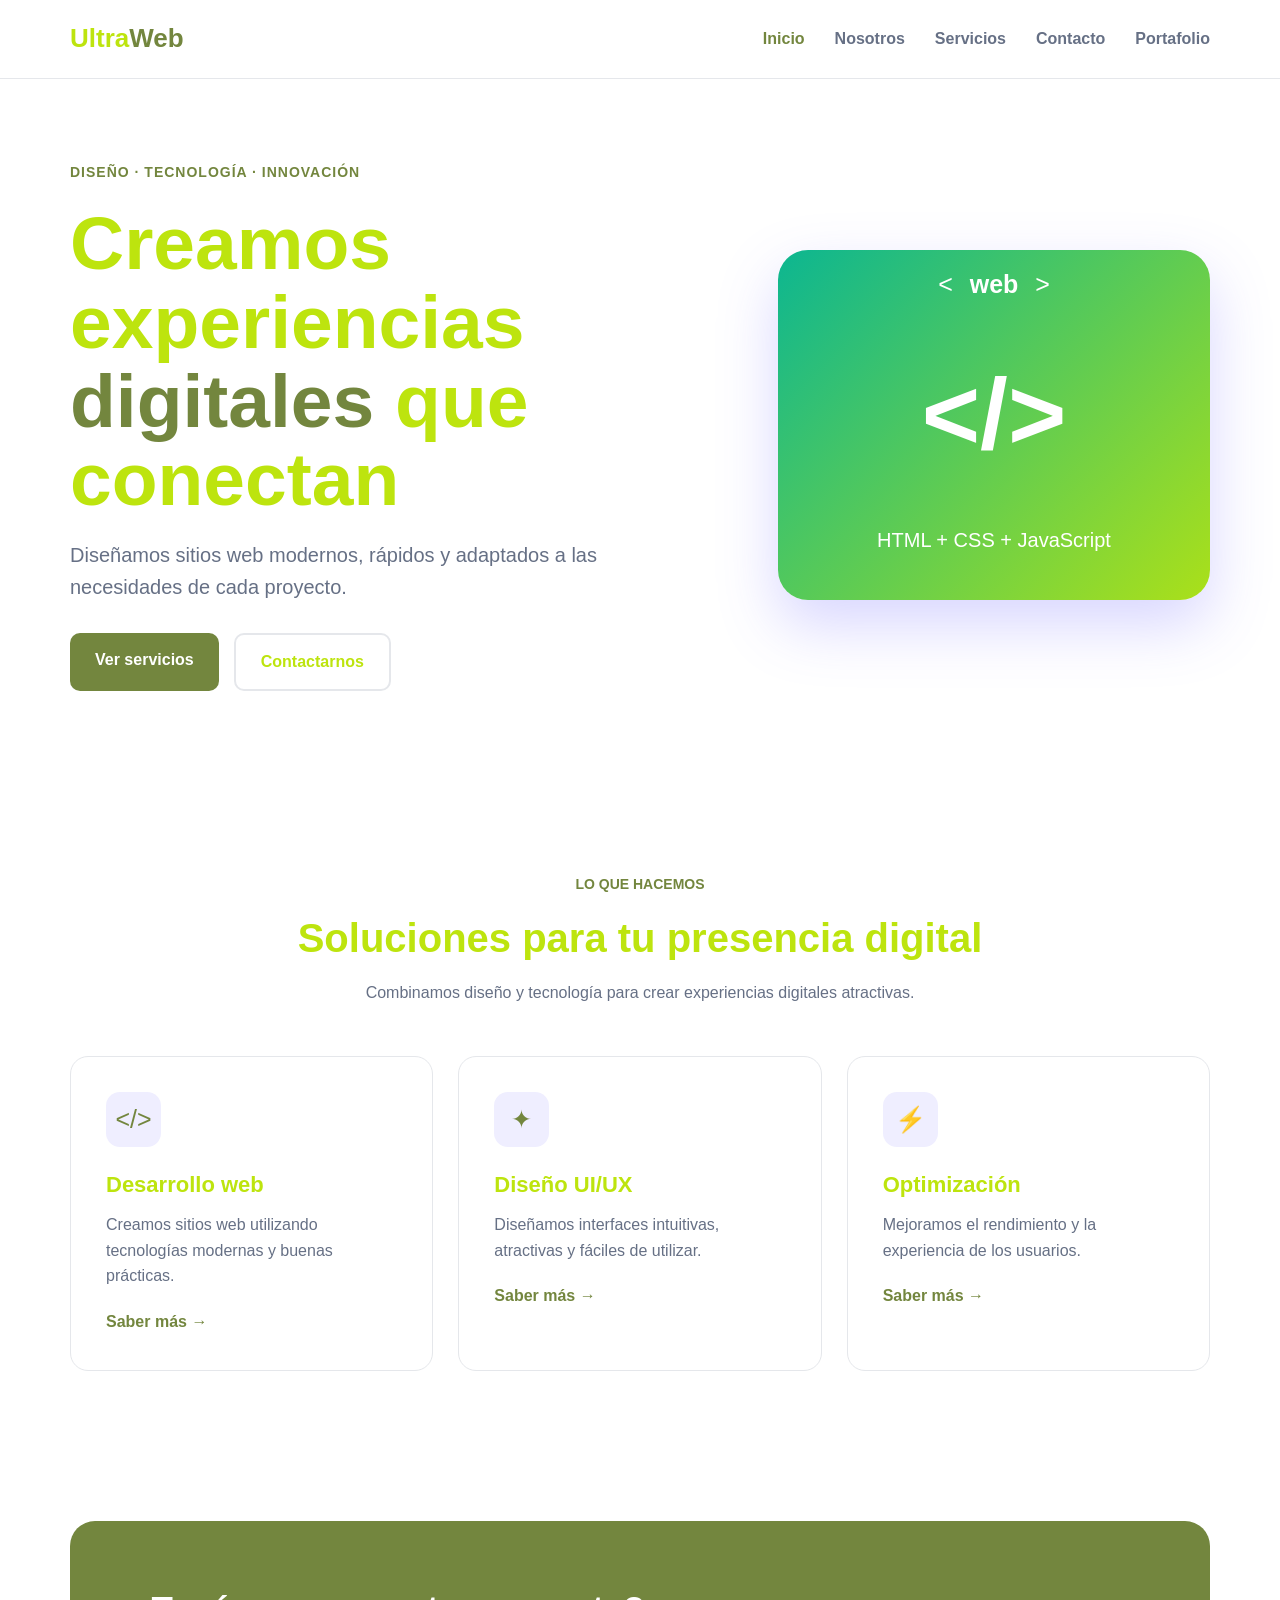
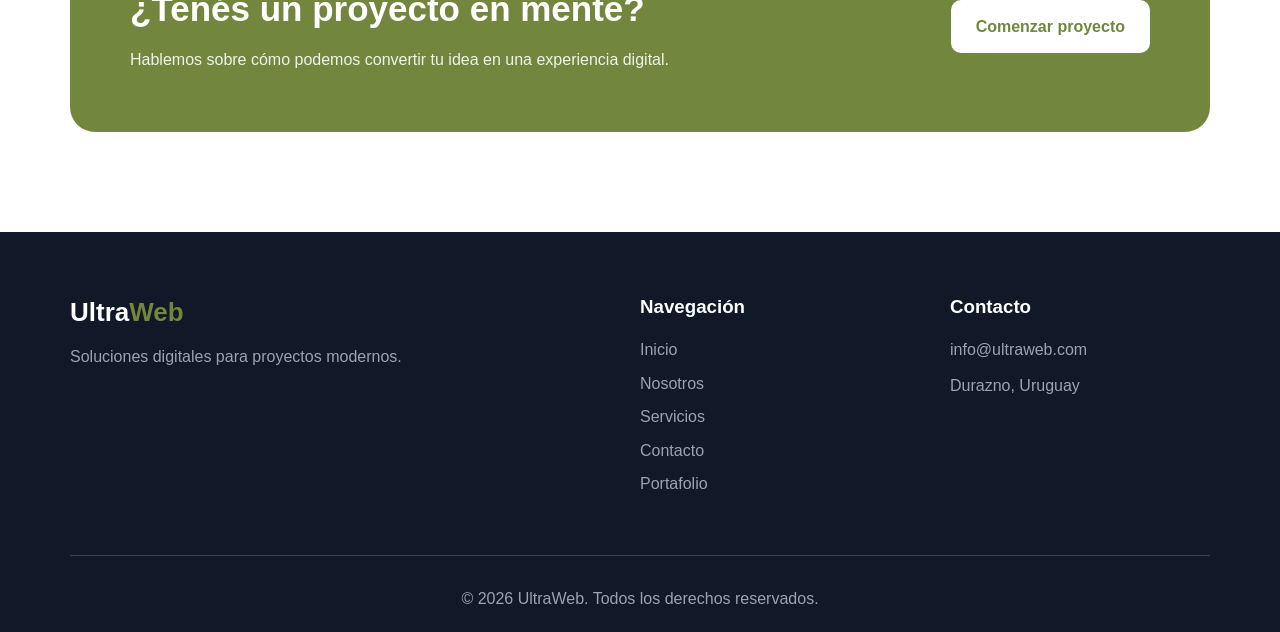
==== index.html @ 7c4c5fd9 "cambio en el nombre de la pagina y agrego pagina portafolio" ====
<!DOCTYPE html>
<html>
<html lang="es">

<head>
    <meta charset="UTF-8">
    <meta name="viewport" content="width=device-width, initial-scale=1.0">

    <meta name="description"
          content="Sitio web de UltraWeb - Diseño y desarrollo web">

    <title> UltraWeb | Inicio</title>

<link rel="icon" type="image/png" href="assets/favicon.png">

    <link rel="stylesheet" href="css/styles.css">
</head>

<body>

    <!-- ================= HEADER ================= -->

    <header class="header">

        <nav class="navbar">

            <a href="index.html" class="logo">
                Ultra<span>Web</span>
            </a>

            <button class="menu-btn" id="menuBtn">
                ☰
            </button>

            <ul class="menu" id="menu">

                <li>
                    <a href="index.html" class="activo">
                        Inicio
                    </a>
                </li>

                <li>
                    <a href="nosotros.html">
                        Nosotros
                    </a>
                </li>

                <li>
                    <a href="servicios.html">
                        Servicios
                    </a>
                </li>

                <li>
                    <a href="contacto.html">
                        Contacto
                    </a>
                </li>

                <li>
                    <a href="portafolio.html">
                        Portafolio
                    </a>
                </li>

            </ul>

        </nav>

    </header>


    <!-- ================= HERO ================= -->

    <main>

        <section class="hero">

            <div class="hero-contenido">

                <span class="etiqueta">
                    DISEÑO · TECNOLOGÍA · INNOVACIÓN
                </span>

                <h1>
                    Creamos experiencias
                    <span>digitales</span>
                    que conectan
                </h1>

                <p>
                    Diseñamos sitios web modernos, rápidos y adaptados
                    a las necesidades de cada proyecto.
                </p>

                <div class="hero-botones">

                    <a href="servicios.html" class="btn btn-principal">
                        Ver servicios
                    </a>

                    <a href="contacto.html" class="btn btn-secundario">
                        Contactarnos
                    </a>

                </div>

            </div>

            <div class="hero-card">

                <div class="codigo">
                    <span>&lt;</span>
                    <strong>web</strong>
                    <span>&gt;</span>
                </div>

                <div class="hero-icon">
                    &lt;/&gt;
                </div>

                <p>
                    HTML + CSS + JavaScript
                </p>

            </div>

        </section>


        <!-- ================= SERVICIOS DESTACADOS ================= -->

        <section class="seccion">

            <div class="titulo-seccion">

                <span>LO QUE HACEMOS</span>

                <h2>
                    Soluciones para tu presencia digital
                </h2>

                <p>
                    Combinamos diseño y tecnología para crear
                    experiencias digitales atractivas.
                </p>

            </div>


            <div class="tarjetas">

                <article class="tarjeta">

                    <div class="icono">
                        &lt;/&gt;
                    </div>

                    <h3>
                        Desarrollo web
                    </h3>

                    <p>
                        Creamos sitios web utilizando tecnologías
                        modernas y buenas prácticas.
                    </p>

                    <a href="servicios.html">
                        Saber más →
                    </a>

                </article>


                <article class="tarjeta">

                    <div class="icono">
                        ✦
                    </div>

                    <h3>
                        Diseño UI/UX
                    </h3>

                    <p>
                        Diseñamos interfaces intuitivas, atractivas
                        y fáciles de utilizar.
                    </p>

                    <a href="servicios.html">
                        Saber más →
                    </a>

                </article>


                <article class="tarjeta">

                    <div class="icono">
                        ⚡
                    </div>

                    <h3>
                        Optimización
                    </h3>

                    <p>
                        Mejoramos el rendimiento y la experiencia
                        de los usuarios.
                    </p>

                    <a href="servicios.html">
                        Saber más →
                    </a>

                </article>

            </div>

        </section>


        <!-- ================= CTA ================= -->

        <section class="cta">

            <div>

                <h2>
                    ¿Tenés un proyecto en mente?
                </h2>

                <p>
                    Hablemos sobre cómo podemos convertir tu idea
                    en una experiencia digital.
                </p>

            </div>

            <a href="contacto.html" class="btn btn-blanco">
                Comenzar proyecto
            </a>

        </section>

    </main>


    <!-- ================= FOOTER ================= -->

    <footer class="footer">

        <div class="footer-contenido">

            <div>

                <a href="index.html" class="logo">
                    Ultra<span>Web</span>
                </a>

                <p>
                    Soluciones digitales para proyectos modernos.
                </p>

            </div>


            <div>

                <h3>
                    Navegación
                </h3>

                <a href="index.html">Inicio</a>
                <a href="nosotros.html">Nosotros</a>
                <a href="servicios.html">Servicios</a>
                <a href="contacto.html">Contacto</a>
                <a href="portafolio.html">Portafolio</a>
            </div>


            <div>

                <h3>
                    Contacto
                </h3>

                <p>
                    info@ultraweb.com
                </p>

                <p>
                    Durazno, Uruguay
                </p>

            </div>

        </div>


        <div class="copyright">

            <p>
                © 2026 UltraWeb. Todos los derechos reservados.
            </p>

        </div>

    </footer>


    <script src="js/script.js"></script>

</body>

</html>
---- css/styles.css ----
/* =========================================
   RESET
========================================= */

* {
    margin: 0;
    padding: 0;
    box-sizing: border-box;
}


html {
    scroll-behavior: smooth;
}


body {
    font-family: Arial, Helvetica, sans-serif;
    color: #bde40e;
    background: #14141400;
    line-height: 1.6;
}


/* =========================================
   VARIABLES
========================================= */

:root {

    --primario: #73863e;
    --primario-oscuro: #4d46d8;

    --oscuro: #172033;

    --gris: #667085;

    --fondo: #0a0a0a00;

    --blanco: #ffffff;

    --borde: #e5e7eb;

}


/* =========================================
   LINKS
========================================= */

a {
    text-decoration: none;
    color: inherit;
}


/* =========================================
   HEADER
========================================= */

.header {
    background: var(--blanco);
    border-bottom: 1px solid var(--borde);
    position: sticky;
    top: 0;
    z-index: 1000;
}


.navbar {
    max-width: 1200px;
    margin: auto;

    padding: 18px 30px;

    display: flex;
    align-items: center;
    justify-content: space-between;
}


.logo {
    font-size: 26px;
    font-weight: 800;
}


.logo span {
    color: var(--primario);
}


.menu {
    display: flex;
    gap: 30px;
    list-style: none;
}


.menu a {
    color: var(--gris);
    font-weight: 600;
    transition: 0.3s;
}


.menu a:hover,
.menu a.activo {
    color: var(--primario);
}


.menu-btn {
    display: none;

    border: none;
    background: transparent;

    font-size: 28px;
    cursor: pointer;
}


/* =========================================
   HERO
========================================= */

.hero {
    max-width: 1200px;
    margin: auto;

    min-height: 650px;

    padding: 80px 30px;

    display: grid;
    grid-template-columns: 1.2fr 0.8fr;

    gap: 60px;

    align-items: center;
}


.etiqueta {
    color: var(--primario);
    font-weight: 700;
    font-size: 14px;
    letter-spacing: 1px;
}


.hero h1 {
    font-size: clamp(45px, 6vw, 75px);
    line-height: 1.05;

    margin: 20px 0;
}


.hero h1 span {
    color: var(--primario);
}


.hero p {
    font-size: 20px;
    color: var(--gris);

    max-width: 600px;

    margin-bottom: 30px;
}


.hero-botones {
    display: flex;
    gap: 15px;
    flex-wrap: wrap;
}


/* =========================================
   BOTONES
========================================= */

.btn {
    display: inline-block;

    padding: 14px 25px;

    border-radius: 10px;

    font-weight: 700;

    transition: 0.3s;

    cursor: pointer;

    border: none;
}


.btn-principal {
    background: var(--primario);
    color: white;
}


.btn-principal:hover {
    background: var(--primario-oscuro);
    transform: translateY(-2px);
}


.btn-secundario {
    border: 2px solid var(--borde);
}


.btn-secundario:hover {
    border-color: var(--primario);
    color: var(--primario);
}


.btn-blanco {
    background: white;
    color: var(--primario);
}


/* =========================================
   HERO CARD
========================================= */

.hero-card {
    min-height: 350px;

    background:
        linear-gradient(
            135deg,
            #0cb691,
            #abe019
        );

    border-radius: 30px;

    color: white;

    display: flex;
    flex-direction: column;

    align-items: center;
    justify-content: center;

    box-shadow: 0 25px 60px rgba(99, 91, 255, 0.25);
}


.codigo {
    font-size: 25px;
}


.codigo strong {
    margin: 0 10px;
}


.hero-icon {
    font-size: 100px;
    font-weight: bold;

    margin: 30px 0;
}


.hero-card p {
    color: white;
}


/* =========================================
   SECCIONES
========================================= */

.seccion {
    max-width: 1200px;

    margin: auto;

    padding: 100px 30px;
}


.fondo-claro {
    max-width: none;
    background: var(--fondo);
}


.titulo-seccion {
    text-align: center;

    max-width: 700px;

    margin: 0 auto 50px;
}


.titulo-seccion > span {
    color: var(--primario);
    font-weight: bold;
    font-size: 14px;
}


.titulo-seccion h2 {
    font-size: 40px;
    margin: 10px 0;
}


.titulo-seccion p {
    color: var(--gris);
}


/* =========================================
   TARJETAS
========================================= */

.tarjetas {
    display: grid;

    grid-template-columns:
        repeat(3, 1fr);

    gap: 25px;
}


.tarjeta {
    background: rgba(37, 37, 37, 0);

    padding: 35px;

    border: 1px solid var(--borde);

    border-radius: 18px;

    transition: 0.3s;
}


.tarjeta:hover {
    transform: translateY(-8px);

    box-shadow:
        0 20px 40px rgba(0, 0, 0, 0.08);
}


.icono {
    width: 55px;
    height: 55px;

    border-radius: 14px;

    background: #efeeff;

    color: var(--primario);

    display: flex;
    align-items: center;
    justify-content: center;

    font-size: 25px;

    margin-bottom: 20px;
}


.tarjeta h3 {
    font-size: 22px;
    margin-bottom: 10px;
}


.tarjeta p {
    color: var(--gris);
    margin-bottom: 20px;
}


.tarjeta a {
    color: var(--primario);
    font-weight: bold;
}


/* =========================================
   CTA
========================================= */

.cta {
    max-width: 1140px;

    margin: 50px auto 100px;

    padding: 60px;

    border-radius: 25px;

    background: var(--primario);

    color: white;

    display: flex;

    align-items: center;

    justify-content: space-between;

    gap: 30px;
}


.cta h2 {
    font-size: 35px;
}


.cta p {
    margin-top: 10px;
    opacity: 0.9;
}


/* =========================================
   HERO INTERNO
========================================= */

.hero-interno {
    text-align: center;

    padding: 100px 30px;

    background: var(--fondo);
}


.hero-interno span {
    color: var(--primario);

    font-weight: bold;

    letter-spacing: 1px;
}


.hero-interno h1 {
    font-size: 60px;

    margin: 15px 0;
}


.hero-interno p {
    max-width: 650px;

    margin: auto;

    color: var(--gris);

    font-size: 18px;
}


/* =========================================
   DOS COLUMNAS
========================================= */

.contenido-dos-columnas {
    display: grid;

    grid-template-columns: 1fr 1fr;

    gap: 80px;

    align-items: center;
}


.contenido-dos-columnas h2 {
    font-size: 42px;

    margin: 15px 0;
}


.contenido-dos-columnas p {
    color: var(--gris);

    margin-bottom: 15px;
}


.numero-card {
    background: var(--fondo);

    padding: 50px;

    border-radius: 25px;

    display: grid;

    grid-template-columns: 1fr 1fr;

    gap: 15px;

    text-align: center;
}


.numero-card strong {
    font-size: 45px;
    color: var(--primario);
}


.numero-card span {
    color: var(--gris);
}


/* =========================================
   LISTA
========================================= */

.lista {
    list-style: none;
    margin-top: 20px;
}


.lista li {
    padding: 8px 0;

    border-bottom: 1px solid var(--borde);
}


.lista li::before {
    content: "✓";

    color: var(--primario);

    font-weight: bold;

    margin-right: 10px;
}


/* =========================================
   CONTACTO
========================================= */

.contacto {
    display: grid;

    grid-template-columns: 0.8fr 1.2fr;

    gap: 80px;
}


.contacto-info h2 {
    font-size: 40px;

    margin: 15px 0;
}


.contacto-info > p {
    color: var(--gris);

    margin-bottom: 30px;
}


.dato {
    display: flex;

    flex-direction: column;

    margin-bottom: 20px;
}


.dato strong {
    color: var(--primario);
}


.dato span {
    color: var(--gris);
}


/* =========================================
   FORMULARIO
========================================= */

.formulario {
    padding: 35px;

    border: 1px solid var(--borde);

    border-radius: 20px;

    box-shadow:
        0 15px 40px rgba(0, 0, 0, 0.05);
}


.campo {
    margin-bottom: 20px;
}


.campo label {
    display: block;

    font-weight: bold;

    margin-bottom: 7px;
}


.campo input,
.campo textarea {
    width: 100%;

    padding: 14px;

    border: 1px solid var(--borde);

    border-radius: 10px;

    font-family: inherit;

    font-size: 16px;

    outline: none;

    transition: 0.3s;
}


.campo input:focus,
.campo textarea:focus {
    border-color: var(--primario);

    box-shadow:
        0 0 0 3px rgba(99, 91, 255, 0.1);
}


.campo textarea {
    resize: vertical;
}


.mensaje-formulario {
    margin-top: 15px;

    font-weight: bold;
}


/* =========================================
   FOOTER
========================================= */

.footer {
    background: #111827;

    color: white;

    padding: 60px 30px 20px;
}


.footer-contenido {
    max-width: 1140px;

    margin: auto;

    display: grid;

    grid-template-columns:
        2fr 1fr 1fr;

    gap: 50px;
}


.footer .logo {
    color: white;
}


.footer p {
    color: #9ca3af;

    margin-top: 10px;
}


.footer h3 {
    margin-bottom: 15px;
}


.footer-contenido > div:nth-child(2) a {
    display: block;

    color: #9ca3af;

    margin: 8px 0;
}


.footer-contenido > div:nth-child(2) a:hover {
    color: white;
}


.copyright {
    max-width: 1140px;

    margin: 50px auto 0;

    padding-top: 20px;

    border-top: 1px solid #374151;

    text-align: center;
}


/* =========================================
   RESPONSIVE
========================================= */

@media (max-width: 800px) {

    .menu-btn {
        display: block;
    }


    .menu {
        position: absolute;

        top: 70px;
        left: 0;

        width: 100%;

        background: rgba(32, 32, 32, 0);

        display: none;

        flex-direction: column;

        padding: 20px 30px;

        border-bottom: 1px solid var(--borde);
    }


    .menu.mostrar {
        display: flex;
    }


    .hero {
        grid-template-columns: 1fr;

        text-align: center;
    }


    .hero p {
        margin-left: auto;
        margin-right: auto;
    }


    .hero-botones {
        justify-content: center;
    }


    .tarjetas {
        grid-template-columns: 1fr;
    }


    .contenido-dos-columnas {
        grid-template-columns: 1fr;
    }


    .contacto {
        grid-template-columns: 1fr;
    }


    .cta {
        margin-left: 20px;
        margin-right: 20px;

        flex-direction: column;

        text-align: center;
    }


    .footer-contenido {
        grid-template-columns: 1fr;
    }


    .hero-interno h1 {
        font-size: 45px;
    }

}


@media (max-width: 500px) {

    .navbar {
        padding: 15px 20px;
    }


    .hero {
        padding: 60px 20px;
    }


    .hero h1 {
        font-size: 43px;
    }


    .seccion {
        padding: 70px 20px;
    }


    .titulo-seccion h2 {
        font-size: 32px;
    }


    .hero-card {
        min-height: 280px;
    }


    .hero-icon {
        font-size: 70px;
    }


    .formulario {
        padding: 25px;
    }

}
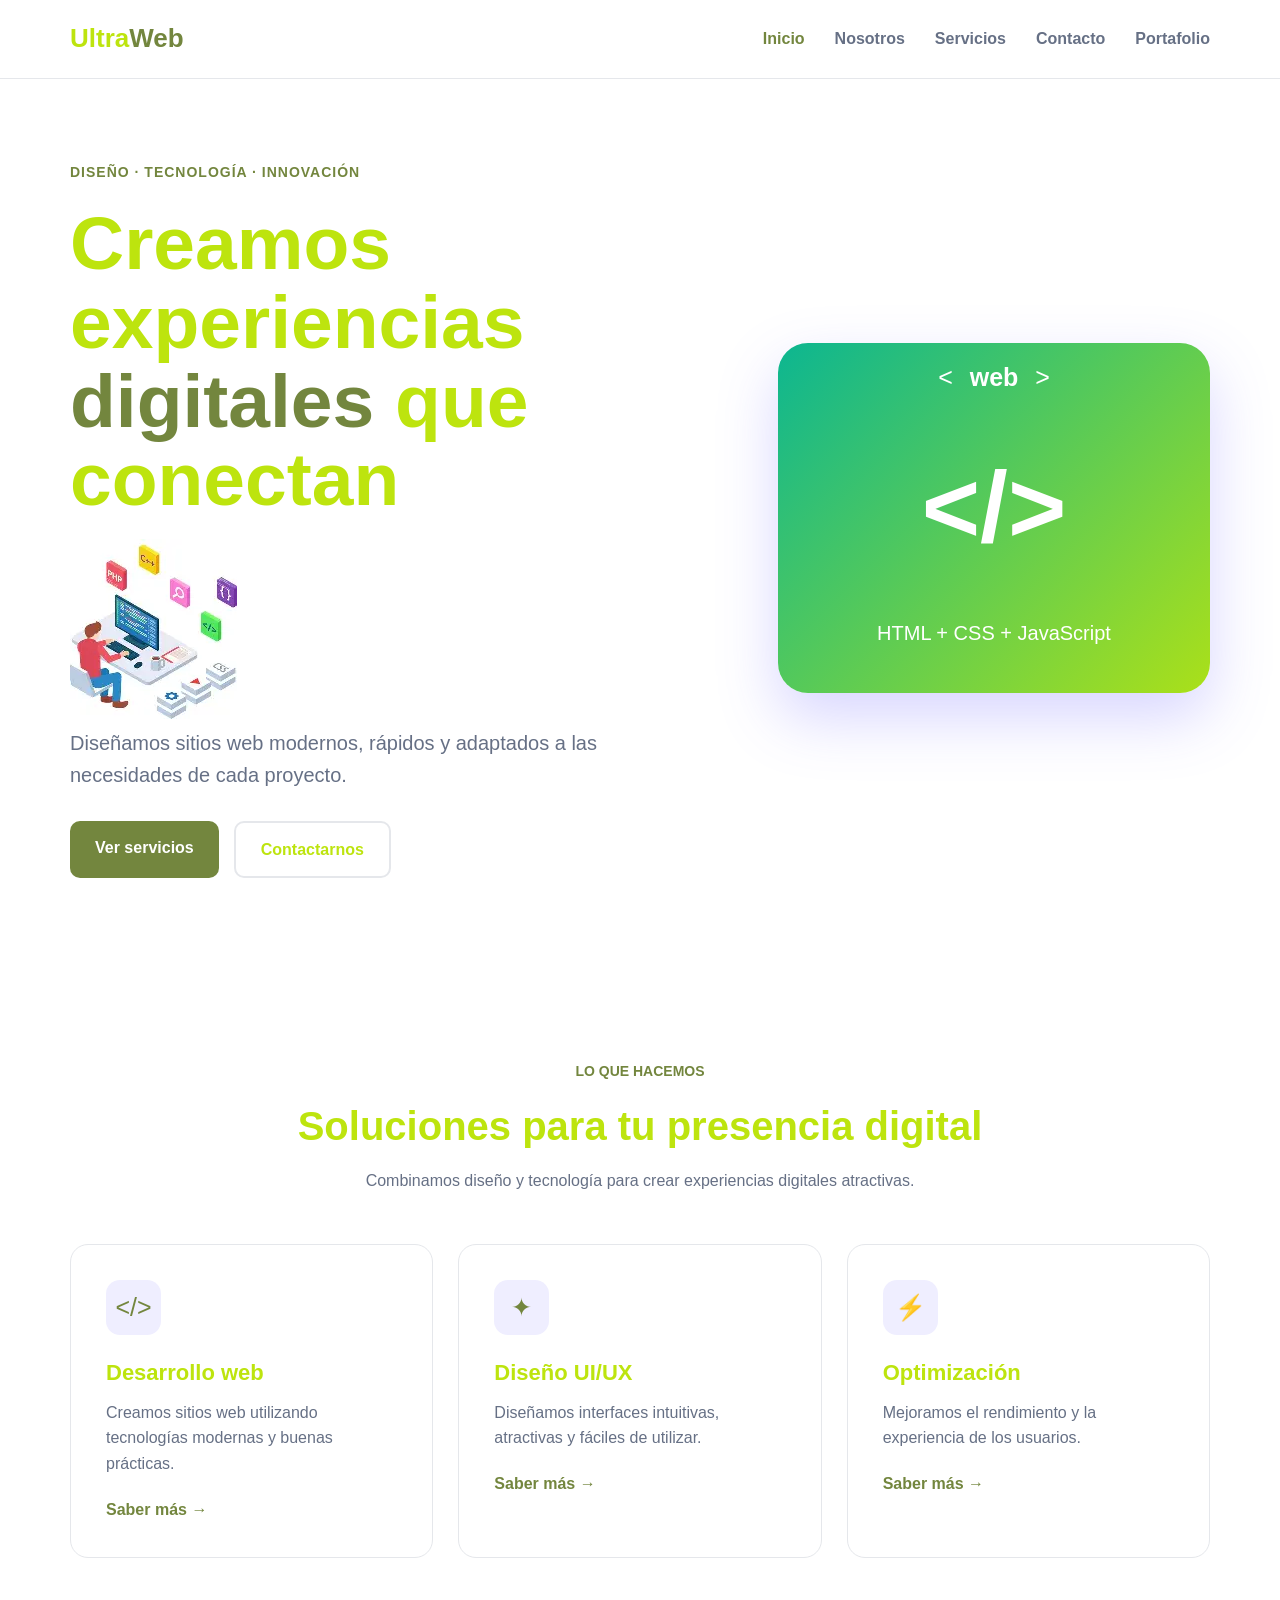
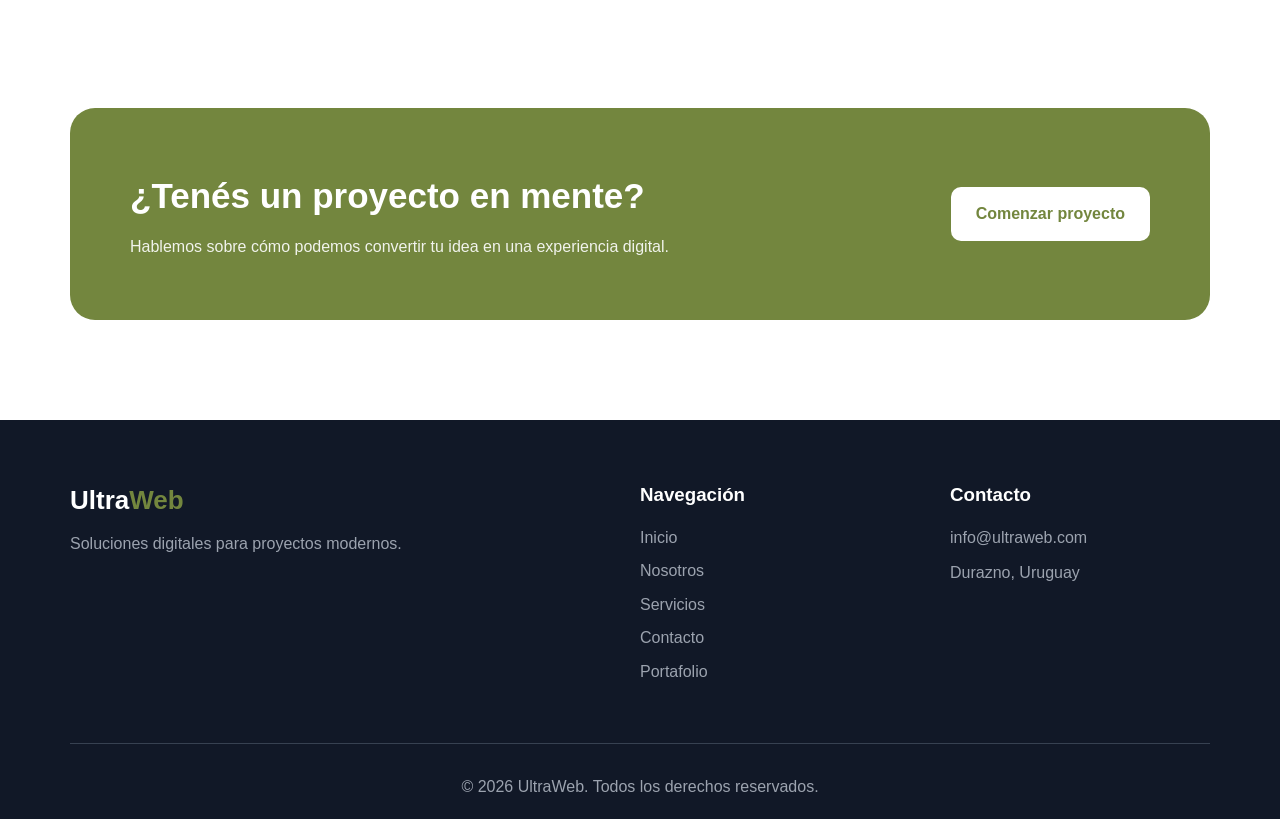
==== commit 2b38bb74: "agrego imagenes" ====
--- a/index.html
+++ b/index.html
@@ -89,6 +89,8 @@
                     que conectan
                 </h1>
 
+                <img src="image/desarrollo.webp" alt="Desarrollo web" class="imagen-index">
+
                 <p>
                     Diseñamos sitios web modernos, rápidos y adaptados
                     a las necesidades de cada proyecto.
